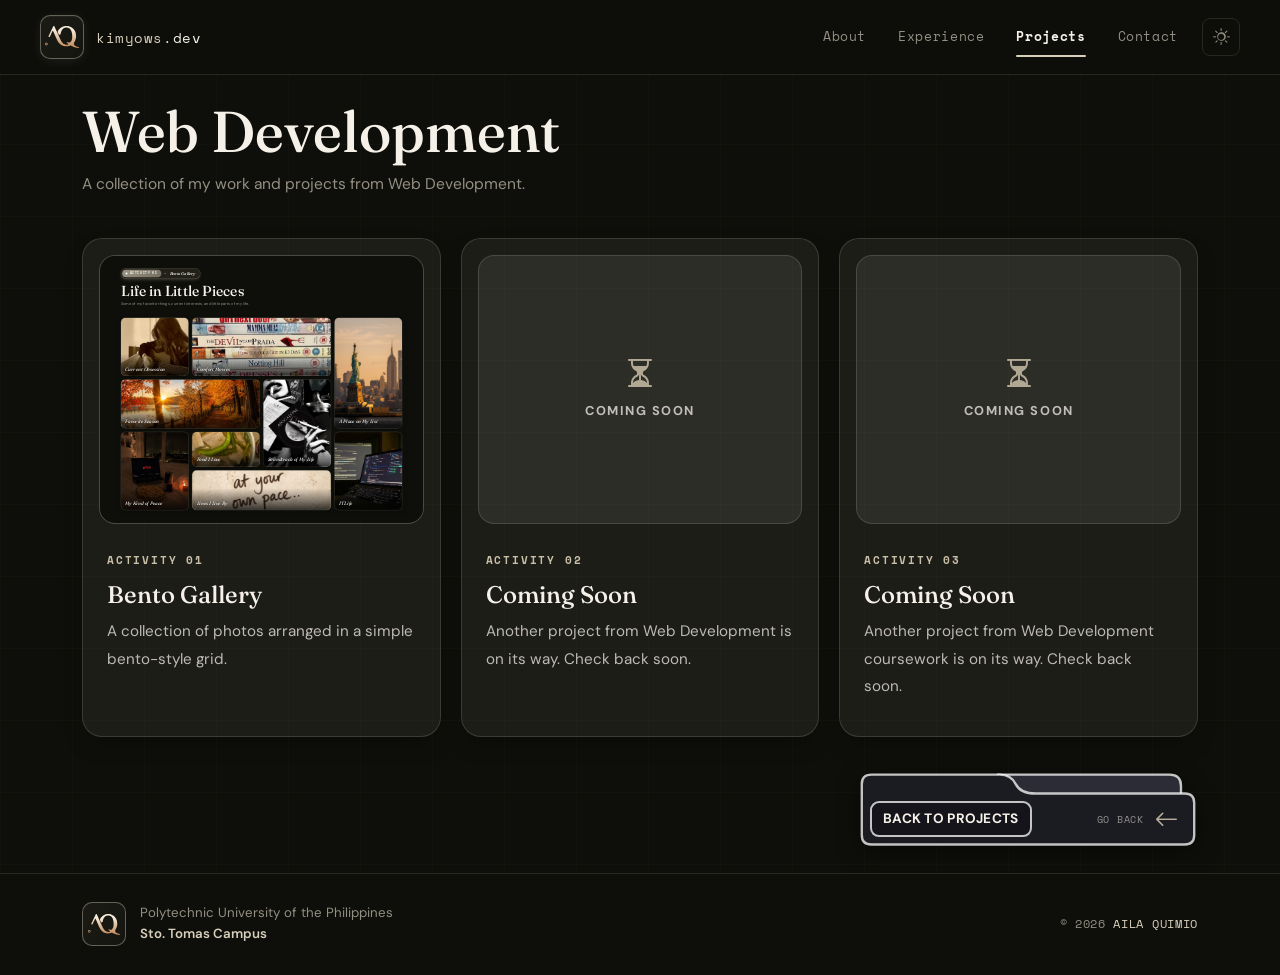
==== Act01/index.html @ c3b216c6 "adjusted padding" ====
<!DOCTYPE html>
<html lang="en">
<head>
  <meta charset="UTF-8" />
  <meta name="viewport" content="width=device-width, initial-scale=1.0" />
  <title>Web Development — Aila Quimio</title>
  <link rel="icon" href="images/favicon.ico">

  <link rel="preconnect" href="https://fonts.googleapis.com">
  <link rel="preconnect" href="https://fonts.gstatic.com" crossorigin>
  <link href="https://fonts.googleapis.com/css2?family=Space+Mono:wght@400;700&family=DM+Sans:ital,opsz,wght@0,9..40,300;0,9..40,400;0,9..40,500;0,9..40,700;1,9..40,400&family=Fraunces:ital,opsz,wght@0,9..144,400;0,9..144,500;0,9..144,700;1,9..144,400&display=swap" rel="stylesheet">
  <link href="https://cdn.jsdelivr.net/npm/bootstrap@5.3.3/dist/css/bootstrap.min.css" rel="stylesheet">
  <link href="https://cdn.jsdelivr.net/npm/bootstrap-icons@1.11.3/font/bootstrap-icons.css" rel="stylesheet">

  <link rel="stylesheet" href="style.css">

  <style>
    .p-page.hub-page {
      min-height: 0 !important;
      padding-top: 6.25rem !important;      
      padding-bottom: 1.5rem !important;
      --hub-reserve: 510px;
    }
    .hub-grid {
      display: grid;
      grid-template-columns: minmax(0, 1fr);
      max-width: 440px;
      gap: 1.25rem;
      margin: 1.25rem auto 0;
    }
    @media (min-width: 768px) {
      .hub-grid { grid-template-columns: repeat(2, minmax(0, 1fr)); max-width: none; }
      .hub-card:last-child:nth-child(odd) { grid-column: 1 / -1; justify-self: center; width: calc(50% - .625rem); }
    }
    @media (min-width: 992px) {
      .hub-grid { grid-template-columns: repeat(3, minmax(0, 1fr)); }
      .hub-card:last-child:nth-child(odd) { grid-column: auto; justify-self: stretch; width: auto; }
    }
    .hub-card {
      position: relative;
      display: grid; grid-template-columns: minmax(0, 1fr); gap: 1.25rem; align-items: center; align-content: start;
      padding: 1rem; border-radius: 1.25rem;
      background: color-mix(in srgb, var(--p-text) 6%, transparent);
      border: 1px solid color-mix(in srgb, var(--p-text) 14%, transparent);
      box-shadow: 0 10px 24px -8px rgba(0, 0, 0, .35);
      transition: transform .3s ease, border-color .3s ease, box-shadow .3s ease;
    }
    .hub-card:hover {
      transform: translateY(-4px);
      border-color: color-mix(in srgb, var(--p-accent, #8b9cff) 55%, transparent);
      box-shadow: 0 18px 34px -10px rgba(0, 0, 0, .5);
    }
    .hub-thumb {
      position: relative; overflow: hidden; border-radius: 1rem;
      border: 1px solid color-mix(in srgb, var(--p-text) 14%, transparent);
      background: color-mix(in srgb, var(--p-text) 8%, transparent);
    }
    .hub-preview {
      position: absolute; top: 0; left: 0;
      border: 0; transform-origin: 0 0; pointer-events: none;
    }
    .hub-thumb-link { position: absolute; inset: 0; z-index: 3; border-radius: 1.25rem; }
    .hub-thumb-link:focus-visible { outline: 2px solid var(--p-accent, #8b9cff); outline-offset: -2px; }

    .hub-thumb::after {
      content: ""; position: absolute; inset: 0; z-index: 1; pointer-events: none;
      background: color-mix(in srgb, #000 62%, var(--p-accent, #8b9cff));
      opacity: 0; transition: opacity .3s ease;
    }
    .hub-view {
      position: absolute; inset: 0; z-index: 2; pointer-events: none;
      display: flex; flex-direction: column; align-items: center; justify-content: center; gap: .5rem;
      color: #fff;
      font-family: 'DM Sans', sans-serif; font-weight: 700; font-size: .8rem;
      letter-spacing: .12em; text-transform: uppercase;
      opacity: 0; transform: translateY(6px);
      transition: opacity .3s ease, transform .3s ease;
    }
    .hub-view i { font-size: 2rem; line-height: 1; }
    .hub-card:hover .hub-thumb::after,
    .hub-card:has(.hub-thumb-link:focus-visible) .hub-thumb::after { opacity: .8; }
    .hub-card:hover .hub-view,
    .hub-card:has(.hub-thumb-link:focus-visible) .hub-view { opacity: 1; transform: none; }

    .hub-activity {
      display: inline-flex; align-items: center; gap: .6rem;
      margin: 0;
      font-family: 'Space Mono', monospace; font-size: .7rem; font-weight: 700;
      letter-spacing: .16em; text-transform: uppercase;
      color: var(--p-accent, #8b9cff);
    }

    .hub-card-soon:hover {
      transform: none;
      border-color: color-mix(in srgb, var(--p-text) 14%, transparent);
      box-shadow: 0 10px 24px -8px rgba(0, 0, 0, .35);
    }
    .hub-thumb-soon {
      display: flex; flex-direction: column; align-items: center; justify-content: center; gap: .6rem;
      min-height: 10rem;
      color: var(--p-text, #fff);
    }
    .hub-thumb-soon i { font-size: 2rem; line-height: 1; color: var(--p-accent, #8b9cff); opacity: .85; }
    .hub-thumb-soon span {
      font-family: 'DM Sans', sans-serif; font-weight: 700; font-size: .8rem;
      letter-spacing: .12em; text-transform: uppercase; opacity: .75;
    }

    .hub-card-body { padding: 0 .5rem; }
    .hub-card h3 {
      margin: .45rem 0 .5rem;
      font-family: 'Fraunces', serif; font-weight: 500; font-size: 1.5rem; line-height: 1.2;
      color: var(--p-text, #fff);
    }
    .hub-card p { margin: 0 0 1.25rem; font-size: .95rem; line-height: 1.8; opacity: .75; }

    .p-folder-wrap { display: flex; justify-content: flex-end; margin: 2rem 0 0; z-index: 10; }
    .p-folder {
      --f-body: #1b1b22;
      --f-tab: #2c2c36;
      --f-line: rgba(255,255,255,.75);
      --f-label-bg: #14141a;
      --f-shadow: rgba(0,0,0,.45);
      --f-accent: var(--p-accent, #8b9cff);
      position: relative;
      display: block;
      width: min(340px, 100%);
      aspect-ratio: 360 / 84;
      color: var(--p-text, #fff);
      text-decoration: none;
      transition: transform .3s ease;
    }
    :root[data-theme="light"] .p-folder {
      --f-body: #f1f1f3;
      --f-tab: #cfd0d4;
      --f-line: #15151a;
      --f-label-bg: #ffffff;
      --f-shadow: rgba(0,0,0,.18);
    }
    .p-folder:hover, .p-folder:focus-visible { transform: translateY(-4px); color: var(--p-text, #fff); }
    .p-folder:focus-visible { outline: 2px solid var(--f-accent); outline-offset: 6px; border-radius: 16px; }
    .p-folder svg {
      width: 100%; height: 100%; display: block; overflow: visible;
      filter: drop-shadow(0 6px 12px var(--f-shadow));
      transition: filter .3s ease;
    }
    .p-folder:hover svg { filter: drop-shadow(0 10px 18px var(--f-shadow)); }
    .p-folder .f-tab, .p-folder .f-body {
      stroke: var(--f-line); stroke-width: 2.5; stroke-linejoin: round;
      transition: fill .3s ease, stroke .3s ease, transform .3s ease;
    }
    .p-folder .f-tab { fill: var(--f-tab); }
    .p-folder .f-body { fill: var(--f-body); }
    .p-folder:hover .f-tab { transform: translateY(-3px); }
    .p-folder:hover .f-body, .p-folder:focus-visible .f-body { stroke: var(--f-accent); }
    .p-folder:hover .f-tab, .p-folder:focus-visible .f-tab { stroke: var(--f-accent); }

    .p-folder-icon {
      position: absolute; right: 6%; top: 63%;
      transform: translateY(-50%);
      display: flex; flex-direction: row; align-items: center; gap: .6rem;
      font-size: 1.5rem; line-height: 1; color: var(--f-accent);
      opacity: .9; pointer-events: none;
      transition: transform .3s ease;
    }
    .p-folder:hover .p-folder-icon { transform: translateY(-50%) translateX(-3px) scale(1.06); }
    .p-folder-open {
      font-family: 'Space Mono', monospace; font-size: .6rem; letter-spacing: .08em;
      text-transform: uppercase; color: var(--p-text, #fff); opacity: .6; order: -1;
    }
    .p-folder-label {
      position: absolute; left: 3.5%; top: 63%; transform: translateY(-50%);
      padding: .25rem .7rem;
      font-family: 'DM Sans', sans-serif; font-weight: 700; font-size: .85rem;
      letter-spacing: .02em; text-transform: uppercase; white-space: nowrap;
      background: var(--f-label-bg); border: 2px solid var(--f-line); border-radius: 9px;
      transition: border-color .3s ease, color .3s ease;
    }
    .p-folder:hover .p-folder-label { border-color: var(--f-accent); color: var(--f-accent); }
    @media (max-width: 399.98px) { .p-folder-open { display: none; } }

    @media (prefers-reduced-motion: reduce) {
      .hub-card, .hub-thumb::after, .hub-view, .p-folder, .p-folder * { transition: none !important; }
      .hub-card:hover { transform: none; }
    }
    .reveal-fallback .reveal { opacity: 1 !important; visibility: visible !important; transform: none !important; }
  </style>

  <script>
    if (localStorage.getItem('portfolio-theme') === 'light')
      document.documentElement.setAttribute('data-theme', 'light');
  </script>
</head>

<body>

  <!-- ═══════════════════════════════════════
       NAVIGATION BAR (same as before)
  ═══════════════════════════════════════ -->
  <nav class="p-navbar">
    <div class="p-nav-inner">
      <a href="https://kimyows.github.io/index.html" class="p-nav-logo">
        <div class="p-nav-logo-placeholder" title="Replace with logo">
          <img src="aq.svg" alt="Logo">
        </div>
        <span class="p-nav-brand">kimyows<span>.dev</span></span>
      </a>
      <div class="p-nav-links">
        <a href="https://kimyows.github.io/index.html"      class="p-nav-link" data-page="about">About</a>
        <a href="https://kimyows.github.io/experience.html" class="p-nav-link" data-page="experience">Experience</a>
        <a href="https://kimyows.github.io/projects.html"   class="p-nav-link" data-page="projects">Projects</a>
        <a href="https://kimyows.github.io/contact.html"    class="p-nav-link" data-page="contact">Contact</a>
        <button class="p-theme-toggle" id="themeToggle"><i class="bi bi-sun" id="themeIcon"></i></button>
      </div>
      <div class="p-nav-mobile-right">
        <button class="p-theme-toggle" id="themeToggleMobile"><i class="bi bi-sun" id="themeIconMobile"></i></button>
        <button class="p-hamburger" data-bs-toggle="offcanvas" data-bs-target="#mobileMenu"><i class="bi bi-list"></i></button>
      </div>
    </div>
  </nav>

  <div class="offcanvas offcanvas-end p-offcanvas" id="mobileMenu" tabindex="-1">
    <div class="offcanvas-header">
      <span class="p-nav-brand">kimyows<span style="color:var(--p-text)">.dev</span></span>
      <button type="button" class="p-hamburger" data-bs-dismiss="offcanvas"><i class="bi bi-x-lg"></i></button>
    </div>
    <div class="offcanvas-body">
      <nav class="p-mobile-nav">
        <a href="https://kimyows.github.io/index.html"      class="p-mobile-link" data-page="about"><i class="bi bi-chevron-right me-2" style="font-size:.65rem;opacity:.5;"></i>About</a>
        <a href="https://kimyows.github.io/experience.html" class="p-mobile-link" data-page="experience"><i class="bi bi-chevron-right me-2" style="font-size:.65rem;opacity:.5;"></i>Experience</a>
        <a href="https://kimyows.github.io/projects.html"   class="p-mobile-link" data-page="projects"><i class="bi bi-chevron-right me-2" style="font-size:.65rem;opacity:.5;"></i>Projects</a>
        <a href="https://kimyows.github.io/contact.html"    class="p-mobile-link" data-page="contact"><i class="bi bi-chevron-right me-2" style="font-size:.65rem;opacity:.5;"></i>Contact</a>
      </nav>
    </div>
  </div>


  <!-- ═══════════════════════════════════════
       WEB DEVELOPMENT PROJECT HUB
  ═══════════════════════════════════════ -->
  <section class="p-page p-section hub-page">
    <div class="container">

      <h2 class="p-section-title reveal">Web Development</h2>
      <p class="p-achievements-sub reveal">A collection of my work and projects from Web Development.</p>

      <div class="hub-grid reveal">

        <!-- ── Activity 01: Bento Gallery ── -->
        <article class="hub-card">
          <div class="hub-thumb">
            <iframe class="hub-preview" src="bento.html" title="Bento Box live preview" loading="eager" tabindex="-1" scrolling="no"></iframe>
            <span class="hub-view" aria-hidden="true"><i class="bi bi-eye"></i><span>View Project</span></span>
          </div>
          <div class="hub-card-body">
            <span class="hub-activity">Activity 01</span>
            <h3>Bento Gallery</h3>
            <p>A collection of photos arranged in a simple bento-style grid.</p>
          </div>
          <a class="hub-thumb-link" href="bento.html" aria-label="View Bento Box project"></a>
        </article>

        <!-- ── Activity 02: Coming Soon ── -->
        <article class="hub-card hub-card-soon">
          <div class="hub-thumb hub-thumb-soon">
            <i class="bi bi-hourglass-split"></i>
            <span>Coming Soon</span>
          </div>
          <div class="hub-card-body">
            <span class="hub-activity">Activity 02</span>
            <h3>Coming Soon</h3>
            <p>Another project from Web Development is on its way. Check back soon.</p>
          </div>
        </article>

        <!-- ── Activity 03: Coming Soon ── -->
        <article class="hub-card hub-card-soon">
          <div class="hub-thumb hub-thumb-soon">
            <i class="bi bi-hourglass-split"></i>
            <span>Coming Soon</span>
          </div>
          <div class="hub-card-body">
            <span class="hub-activity">Activity 03</span>
            <h3>Coming Soon</h3>
            <p>Another project from Web Development coursework is on its way. Check back soon.</p>
          </div>
        </article>
      </div>

      <div class="p-folder-wrap reveal">
        <a href="https://kimyows.github.io/projects.html" class="p-folder" aria-label="Back to Projects">
          <svg viewBox="0 0 360 84" xmlns="http://www.w3.org/2000/svg" aria-hidden="true">
            <path class="f-tab" d="M148 6 H330 Q342 6 342 18 V36 H172 Z"/>
            <path class="f-body" d="M14 6 H150 Q162 6 167 16 Q172 26 188 26 H346 Q356 26 356 36 V70 Q356 80 346 80 H14 Q4 80 4 70 V16 Q4 6 14 6 Z"/>
          </svg>
          <span class="p-folder-icon"><i class="bi bi-arrow-left"></i><span class="p-folder-open">Go back</span></span>
          <span class="p-folder-label">Back to Projects</span>
        </a>
      </div>
    </div>
  </section>

  <footer>
    <div class="container">
      <div class="p-footer-inner">
        <div class="p-footer-left">
          <div class="p-footer-logo-placeholder" title="Add school logo">
            <img src="aq.svg" alt="AQ Logo">
          </div>
          <div>
            <div class="p-footer-school-name">Polytechnic University of the Philippines</div>
            <div class="p-footer-campus">Sto. Tomas Campus</div>
          </div>
        </div>
        <div class="p-footer-right">&copy; 2026 <span>Aila Quimio</span></div>
      </div>
    </div>
  </footer>

  <script src="https://cdn.jsdelivr.net/npm/bootstrap@5.3.3/dist/js/bootstrap.bundle.min.js"></script>
  <script src="portfolio.js" onerror="document.documentElement.classList.add('reveal-fallback')"></script>
  <script>if (typeof setActivePage === 'function') setActivePage('projects');</script>

  <script>
    (function () {
      var W = 1280, DEFAULT_H = 1100;       
      var frames = document.querySelectorAll('.hub-preview');

      function fit(f) {
        var box = f.parentElement, h = +f.dataset.h || DEFAULT_H;
        var s = box.clientWidth / W;
        f.style.width = W + 'px';
        f.style.height = h + 'px';
        f.style.transform = 'scale(' + s + ')';
        box.style.height = Math.round(h * s) + 'px';
        document.querySelectorAll('.hub-thumb-soon').forEach(function (t) { t.style.height = box.style.height; });
      }
      function syncTheme(f) {
        try {
          var t = document.documentElement.getAttribute('data-theme');
          var r = f.contentDocument.documentElement;
          if (t) r.setAttribute('data-theme', t); else r.removeAttribute('data-theme');
        } catch (e) { }
      }

      frames.forEach(function (f) {
        fit(f);
        f.addEventListener('load', function () {
          try { 
            var b = f.contentDocument.querySelector('.bento');
            if (b) f.dataset.h = Math.ceil(b.getBoundingClientRect().bottom + f.contentWindow.scrollY + 24);
          } catch (e) {}
          fit(f); syncTheme(f);
        });
      });
      window.addEventListener('resize', function () { frames.forEach(fit); });
      new MutationObserver(function () { frames.forEach(syncTheme); })
        .observe(document.documentElement, { attributes: true, attributeFilter: ['data-theme'] });
    })();
  </script>
</body>
</html>
---- Act01/style.css ----
/* ================================================================
   PORTFOLIO CSS — Aila Quimio  (Enhanced 2026)
   Earthy Palette: Smoky Black · Olive Drab · Bone · Floral White
================================================================ */

/* ── CSS CUSTOM PROPERTIES ── */
:root {
  --p-smoky:    #11120D;
  --p-olive:    #565449;
  --p-bone:     #D8CFBC;
  --p-floral:   #FFFBF4;

  /* Dark mode (default) — refined, more elegant */
  --p-bg:       #0E0F0A;
  --p-bg2:      #141510;
  --p-bg3:      #1c1b16;
  --p-border:   rgba(216, 207, 188, .13);
  --p-border-h: rgba(216, 207, 188, .40);
  --p-text:     #F5F0E8;
  --p-muted:    #938f83;
  --p-card:     rgba(28, 27, 22, .90);
  --p-nav:      rgba(14, 15, 10, .90);
  --p-glow:     rgba(216, 207, 188, .26);
  --p-glow2:    rgba(216, 207, 188, .09);
  --p-accent:   #C9BFA8;

  --p-mono:  'Space Mono', monospace;
  --p-sans:  'DM Sans', sans-serif;
  --p-serif: 'Fraunces', Georgia, serif;
  --p-trans: all .3s cubic-bezier(.4, 0, .2, 1);
}

/* Light mode — warm, balanced, clean contrast */
[data-theme="light"] {
  --p-bg:       #F7F3EC;
  --p-bg2:      #EDE7D9;
  --p-bg3:      #E3DBC8;
  --p-border:   rgba(60, 56, 46, .16);
  --p-border-h: rgba(60, 56, 46, .42);
  --p-text:     #1A190F;
  --p-muted:    #5A5649;
  --p-card:     rgba(255, 252, 246, .96);
  --p-nav:      rgba(247, 243, 236, .94);
  --p-glow:     rgba(86, 84, 73, .18);
  --p-glow2:    rgba(86, 84, 73, .07);
  --p-accent:   #6B6354;
  --p-bone:     #5A5649;
}

/* ── BASE ── */
html { scroll-behavior: smooth; }

body {
  background: var(--p-bg);
  color: var(--p-text);
  font-family: var(--p-sans);
  font-size: 17px;
  line-height: 1.75;
  overflow-x: hidden;
  transition: background .4s ease, color .4s ease;
  min-height: 100vh;
}

/* Subtle grid texture */
body::before {
  content: '';
  position: fixed;
  inset: 0;
  background-image:
    linear-gradient(rgba(216, 207, 188, .022) 1px, transparent 1px),
    linear-gradient(90deg, rgba(216, 207, 188, .022) 1px, transparent 1px);
  background-size: 72px 72px;
  pointer-events: none;
  z-index: 0;
}

[data-theme="light"] body::before {
  background-image:
    linear-gradient(rgba(60, 56, 46, .045) 1px, transparent 1px),
    linear-gradient(90deg, rgba(60, 56, 46, .045) 1px, transparent 1px);
}

/* ── SCROLLBAR ── */
::-webkit-scrollbar { width: 4px; }
::-webkit-scrollbar-track { background: var(--p-bg); }
::-webkit-scrollbar-thumb { background: var(--p-olive); border-radius: 2px; }
::-webkit-scrollbar-thumb:hover { background: var(--p-bone); }

/* ── NAVBAR ── */
.p-navbar {
  position: fixed;
  top: 0; left: 0; right: 0;
  z-index: 1000;
  background: var(--p-nav);
  backdrop-filter: blur(24px);
  -webkit-backdrop-filter: blur(24px);
  border-bottom: 1px solid var(--p-border);
  transition: background .35s ease;
}

.p-nav-inner {
  max-width: 1360px;
  margin: 0 auto;
  padding: .95rem 2.5rem;
  display: flex;
  align-items: center;
  justify-content: space-between;
}

.p-nav-logo {
  display: flex;
  align-items: center;
  gap: .75rem;
  text-decoration: none;
  flex-shrink: 0;
}

/* Logo placeholder — premium treatment */
.p-nav-logo-placeholder {
  width: 44px;
  height: 44px;
  border-radius: 10px;
  background: linear-gradient(135deg, var(--p-bg3) 0%, var(--p-bg2) 100%);
  border: 1.5px solid var(--p-border-h);
  box-shadow: 0 2px 12px var(--p-glow2), inset 0 1px 0 rgba(255,255,255,.04);
  display: flex;
  align-items: center;
  justify-content: center;
  font-family: var(--p-serif);
  font-size: 1.15rem;
  color: var(--p-bone);
  flex-shrink: 0;
  overflow: hidden;
  transition: border-color .25s, box-shadow .25s;
}

.p-nav-logo:hover .p-nav-logo-placeholder {
  border-color: var(--p-bone);
  box-shadow: 0 4px 20px var(--p-glow);
}

[data-theme="light"] .p-nav-logo-placeholder {
  background: linear-gradient(135deg, #fff 0%, var(--p-bg2) 100%);
  border-color: rgba(60, 56, 46, .30);
  box-shadow: 0 2px 8px rgba(60,56,46,.12);
  color: #3C382E;
}

.p-nav-logo-placeholder img {
  width: 100%;
  height: 100%;
  object-fit: contain;
  padding: 4px;
}

[data-theme="light"] .p-nav-logo-placeholder img {
  filter: invert(1) sepia(.3) saturate(.8) hue-rotate(10deg) brightness(.4);
}

.p-nav-brand {
  font-family: var(--p-mono);
  font-size: .9rem;
  color: var(--p-bone);
  letter-spacing: .04em;
  white-space: nowrap;
}

[data-theme="light"] .p-nav-brand { color: #3C382E; }
.p-nav-brand span { color: var(--p-text); }

.p-nav-links {
  display: flex;
  align-items: center;
  gap: .2rem;
}

.p-nav-link {
  font-family: var(--p-mono);
  font-size: .8rem;
  letter-spacing: .05em;
  color: var(--p-muted);
  text-decoration: none;
  padding: .45rem .9rem;
  border-radius: 6px;
  transition: color .2s;
  position: relative;
  white-space: nowrap;
}

.p-nav-link:hover { color: var(--p-text); }
.p-nav-link.active { color: var(--p-text); font-weight: 700; }

.p-nav-link.active::after {
  content: '';
  position: absolute;
  bottom: -1px;
  left: .9rem;
  right: .9rem;
  height: 2px;
  background: var(--p-bone);
  border-radius: 1px;
}

[data-theme="light"] .p-nav-link.active::after { background: #3C382E; }

.p-nav-mobile-right {
  display: none;
  align-items: center;
  gap: .5rem;
}

.p-hamburger {
  background: none;
  border: 1.5px solid var(--p-border);
  color: var(--p-text);
  width: 40px;
  height: 40px;
  border-radius: 8px;
  display: flex;
  align-items: center;
  justify-content: center;
  font-size: 1.2rem;
  cursor: pointer;
  transition: border-color .2s, color .2s;
}

.p-hamburger:hover { border-color: var(--p-bone); color: var(--p-bone); }

.p-offcanvas {
  background: var(--p-bg2) !important;
  border-left: 1px solid var(--p-border) !important;
  width: 290px !important;
}

.p-offcanvas .offcanvas-header {
  border-bottom: 1px solid var(--p-border);
  padding: 1.25rem 1.75rem;
}

.p-mobile-nav {
  display: flex;
  flex-direction: column;
  gap: .25rem;
  padding-top: .75rem;
}

.p-mobile-link {
  display: flex;
  align-items: center;
  padding: .8rem 1rem;
  font-family: var(--p-mono);
  font-size: .82rem;
  letter-spacing: .05em;
  color: var(--p-muted);
  text-decoration: none;
  border-radius: 8px;
  transition: color .2s, background .2s;
}

.p-mobile-link:hover,
.p-mobile-link.active {
  color: var(--p-text);
  background: rgba(216, 207, 188, .07);
}

[data-theme="light"] .p-mobile-link:hover,
[data-theme="light"] .p-mobile-link.active {
  color: var(--p-text);
  background: rgba(60, 56, 46, .07);
}

.p-theme-toggle {
  background: none;
  border: 1.5px solid var(--p-border);
  color: var(--p-muted);
  width: 38px;
  height: 38px;
  border-radius: 8px;
  display: flex;
  align-items: center;
  justify-content: center;
  cursor: pointer;
  font-size: 1.05rem;
  transition: border-color .2s, color .2s;
  margin-left: .4rem;
  flex-shrink: 0;
}

.p-theme-toggle:hover { border-color: var(--p-bone); color: var(--p-text); }

/* ── PAGE WRAPPER ── */
.p-page {
  position: relative;
  z-index: 1;
}

/* ── SECTIONS ── */
.p-section { padding: 7rem 0; }
.p-section-hero {
  padding: 9rem 0 6rem;
  min-height: 100vh;
  display: flex;
  align-items: center;
}
.p-section-alt { background: var(--p-bg2); }

.p-section-tag {
  font-family: var(--p-mono);
  font-size: .72rem;
  letter-spacing: .22em;
  color: var(--p-bone);
  text-transform: uppercase;
  margin-bottom: .6rem;
  display: block;
}

[data-theme="light"] .p-section-tag { color: var(--p-accent); }

.p-section-title {
  font-family: var(--p-serif);
  font-size: clamp(2.4rem, 4.5vw, 3.6rem);
  font-weight: 500;
  margin-bottom: .5rem;
  color: var(--p-text);
  line-height: 1.1;
}

/* ── HERO ── */
.p-hero-greeting {
  font-family: var(--p-sans);
  font-size: 1.05rem;
  color: var(--p-muted);
  margin-bottom: .6rem;
  font-weight: 300;
  letter-spacing: .01em;
}

.p-hero-greeting em {
  font-style: normal;
  color: var(--p-bone);
  font-weight: 500;
}

[data-theme="light"] .p-hero-greeting em { color: var(--p-accent); }

.p-hero-label {
  font-family: var(--p-mono);
  font-size: .75rem;
  letter-spacing: .22em;
  color: var(--p-bone);
  text-transform: uppercase;
  margin-bottom: 1.25rem;
  opacity: .9;
  display: flex;
  align-items: center;
  gap: .5rem;
}

.p-hero-label::before {
  content: '';
  display: inline-block;
  width: 28px;
  height: 1.5px;
  background: var(--p-bone);
  opacity: .7;
}

[data-theme="light"] .p-hero-label { color: var(--p-accent); }
[data-theme="light"] .p-hero-label::before { background: var(--p-accent); }

.p-hero-label span { color: var(--p-muted); }

.p-hero-name {
  font-family: var(--p-serif);
  font-size: clamp(3.2rem, 6vw, 5.2rem);
  font-weight: 500;
  line-height: 1.05;
  margin-bottom: .65rem;
  background: linear-gradient(135deg, var(--p-floral) 20%, var(--p-bone) 80%);
  -webkit-background-clip: text;
  -webkit-text-fill-color: transparent;
  background-clip: text;
}

[data-theme="light"] .p-hero-name {
  background: linear-gradient(135deg, #1A190F 20%, #4A4438 80%);
  -webkit-background-clip: text;
  background-clip: text;
}

.p-hero-role {
  font-family: var(--p-mono);
  font-size: .88rem;
  color: var(--p-bone);
  letter-spacing: .1em;
  margin-bottom: 1.5rem;
  display: flex;
  align-items: center;
  gap: .6rem;
  flex-wrap: wrap;
}

[data-theme="light"] .p-hero-role { color: var(--p-accent); }

.p-hero-role::before {
  content: '';
  display: inline-block;
  width: 8px;
  height: 8px;
  border-radius: 50%;
  background: var(--p-bone);
  animation: pulseGreen 2.5s ease-in-out infinite;
}

[data-theme="light"] .p-hero-role::before { background: var(--p-accent); }

@keyframes pulseGreen {
  0%, 100% { opacity: 1; transform: scale(1); }
  50% { opacity: .5; transform: scale(.7); }
}

.p-hero-desc {
  color: var(--p-muted);
  font-size: 1.05rem;
  line-height: 1.85;
  margin-bottom: 2.5rem;
  max-width: 520px;
}

/* Avatar */
.p-avatar-wrapper {
  display: flex;
  justify-content: center;
  align-items: center;
  padding: 2rem;
}

.p-avatar-ring {
  width: 340px;
  height: 340px;
  border-radius: 50%;
  border: 2px solid var(--p-bone);
  box-shadow: 0 0 60px var(--p-glow), 0 0 120px var(--p-glow2);
  position: relative;
  overflow: hidden;
  background: var(--p-bg3);
  display: flex;
  align-items: center;
  justify-content: center;
  animation: ringFloat 6s ease-in-out infinite;
  flex-shrink: 0;
}

[data-theme="light"] .p-avatar-ring {
  border-color: rgba(60,56,46,.40);
  box-shadow: 0 0 40px rgba(60,56,46,.14), 0 4px 50px rgba(0,0,0,.1);
}

.p-avatar-ring::after {
  content: '';
  position: absolute;
  inset: -16px;
  border-radius: 50%;
  border: 1px solid rgba(216, 207, 188, .18);
  animation: ringPulse 3.5s ease-in-out infinite;
  pointer-events: none;
}

[data-theme="light"] .p-avatar-ring::after {
  border-color: rgba(60,56,46,.15);
}

.p-avatar-ring img {
  width: 100%;
  height: 100%;
  object-fit: cover;
  border-radius: 50%;
}

.p-avatar-initials {
  font-family: var(--p-serif);
  font-size: 5.5rem;
  color: var(--p-bone);
  font-weight: 500;
  line-height: 1;
}

@keyframes ringFloat {
  0%, 100% { transform: translateY(0); }
  50%       { transform: translateY(-16px); }
}

@keyframes ringPulse {
  0%, 100% { transform: scale(1); opacity: .5; }
  50%       { transform: scale(1.08); opacity: 1; }
}

/* Buttons */
.p-btn-primary {
  background: var(--p-bone);
  color: var(--p-smoky) !important;
  border: none;
  padding: .88rem 2rem;
  font-family: var(--p-mono);
  font-size: .82rem;
  font-weight: 700;
  letter-spacing: .07em;
  border-radius: 7px;
  text-decoration: none;
  transition: box-shadow .25s, transform .2s, background .25s;
  display: inline-flex;
  align-items: center;
  gap: .4rem;
  cursor: pointer;
}

[data-theme="light"] .p-btn-primary {
  background: #3C382E;
  color: #F7F3EC !important;
}

.p-btn-primary:hover {
  background: var(--p-floral);
  box-shadow: 0 0 30px var(--p-glow);
  transform: translateY(-2px);
}

[data-theme="light"] .p-btn-primary:hover {
  background: #1A190F;
  box-shadow: 0 4px 20px rgba(60,56,46,.25);
}

.p-btn-outline {
  background: transparent;
  color: var(--p-text) !important;
  border: 1.5px solid var(--p-border);
  padding: .88rem 2rem;
  font-family: var(--p-mono);
  font-size: .82rem;
  letter-spacing: .07em;
  border-radius: 7px;
  text-decoration: none;
  transition: border-color .25s, color .25s, transform .2s;
  display: inline-flex;
  align-items: center;
  gap: .4rem;
  cursor: pointer;
}

.p-btn-outline:hover {
  border-color: var(--p-bone);
  color: var(--p-bone) !important;
  transform: translateY(-2px);
}

[data-theme="light"] .p-btn-outline {
  border-color: rgba(60,56,46,.28);
}

[data-theme="light"] .p-btn-outline:hover {
  border-color: #3C382E;
  color: #1A190F !important;
}

/* ── EDUCATION ── */
.p-edu-card {
  background: var(--p-card);
  border: 1px solid var(--p-border);
  border-radius: 14px;
  padding: 2rem 2.1rem;
  position: relative;
  overflow: hidden;
  transition: border-color .3s, transform .3s, box-shadow .3s;
  height: 100%;
}

.p-edu-card::before {
  content: '';
  position: absolute;
  top: 0; left: 0;
  width: 3px; height: 100%;
  background: linear-gradient(180deg, var(--p-bone) 0%, transparent 100%);
}

[data-theme="light"] .p-edu-card {
  background: rgba(255, 252, 246, .98);
  box-shadow: 0 2px 12px rgba(60,56,46,.07);
}

.p-edu-card:hover {
  border-color: var(--p-border-h);
  transform: translateY(-4px);
  box-shadow: 0 12px 40px rgba(0,0,0,.3);
}

[data-theme="light"] .p-edu-card:hover {
  box-shadow: 0 8px 30px rgba(60,56,46,.15);
}

.p-edu-badge {
  font-family: var(--p-mono);
  font-size: .65rem;
  letter-spacing: .14em;
  color: var(--p-bone);
  background: rgba(216, 207, 188, .1);
  border: 1px solid rgba(216, 207, 188, .22);
  padding: .22rem .65rem;
  border-radius: 4px;
  display: inline-block;
  margin-bottom: .85rem;
  text-transform: uppercase;
}

[data-theme="light"] .p-edu-badge {
  color: var(--p-accent);
  background: rgba(60,56,46,.08);
  border-color: rgba(60,56,46,.2);
}

.p-edu-school {
  font-weight: 700;
  font-size: 1.05rem;
  margin-bottom: .3rem;
  color: var(--p-text);
  line-height: 1.35;
}

.p-edu-program {
  color: var(--p-bone);
  font-size: .92rem;
  margin-bottom: .5rem;
  opacity: .95;
}

[data-theme="light"] .p-edu-program { color: var(--p-accent); opacity: 1; }

.p-edu-years {
  font-family: var(--p-mono);
  font-size: .76rem;
  color: var(--p-muted);
}

/* ── ACHIEVEMENTS TIMELINE ── */
.p-achievements-header {
  text-align: center;
  margin-bottom: 5.5rem;
}

.p-achievements-header h2 {
  font-family: var(--p-serif);
  font-size: clamp(2.8rem, 5.5vw, 4.4rem);
  font-weight: 500;
  color: var(--p-text);
  margin-bottom: .4rem;
  line-height: 1.1;
}

.p-achievements-tagline {
  font-family: var(--p-mono);
  font-size: .85rem;
  color: var(--p-bone);
  letter-spacing: .08em;
  display: block;
  margin-bottom: .65rem;
}

[data-theme="light"] .p-achievements-tagline { color: var(--p-accent); }

.p-achievements-sub {
  color: var(--p-muted);
  font-size: .97rem;
  margin-bottom: 2.5rem;
}

.p-timeline {
  position: relative;
  padding: 1rem 0;
}

.p-timeline::before {
  content: '';
  position: absolute;
  left: 50%;
  top: 0; bottom: 0;
  border-left: 2px dashed var(--p-border);
  transform: translateX(-50%);
}

.p-timeline-item {
  position: relative;
  margin-bottom: 5.5rem;
}

.p-timeline-item:last-child { margin-bottom: 0; }

.p-timeline-center {
  display: flex;
  flex-direction: column;
  align-items: center;
  justify-content: center;
  height: 100%;
}

.p-timeline-dot {
  width: 16px;
  height: 16px;
  border-radius: 50%;
  background: var(--p-bone);
  border: 2px solid var(--p-bg2);
  box-shadow: 0 0 18px var(--p-glow);
  flex-shrink: 0;
}

[data-theme="light"] .p-timeline-dot {
  background: var(--p-accent);
  border-color: var(--p-bg2);
  box-shadow: 0 0 12px rgba(60,56,46,.25);
}

.p-achievement-img-wrap {
  border-radius: 18px;
  overflow: hidden;
  background: var(--p-bg3);
  aspect-ratio: 4/3;
  position: relative;
  border: 1px solid var(--p-border);
}

.p-achievement-img-wrap img {
  position: absolute;
  inset: 0;
  width: 100%;
  height: 100%;
  object-fit: cover;
  display: block;
  z-index: 1;
}

.p-achievement-placeholder {
  position: absolute;
  inset: 0;
  display: flex;
  flex-direction: column;
  align-items: center;
  justify-content: center;
  gap: .75rem;
  background: linear-gradient(135deg, var(--p-bg3) 0%, var(--p-bg2) 100%);
  color: var(--p-muted);
  font-family: var(--p-mono);
  font-size: .73rem;
  letter-spacing: .1em;
  text-transform: uppercase;
  z-index: 0;
}

/* Hide placeholder when a real image is present */
.p-achievement-img-wrap img + .p-achievement-placeholder { display: none; }

.p-achievement-placeholder i { font-size: 2.5rem; opacity: .28; }

.p-achievement-text { padding: 1.5rem 0; }
.p-achievement-text.reversed { text-align: right; }

.p-achievement-badge {
  display: inline-flex;
  align-items: center;
  gap: .35rem;
  font-family: var(--p-mono);
  font-size: .66rem;
  letter-spacing: .1em;
  color: var(--p-bone);
  background: rgba(216, 207, 188, .1);
  border: 1px solid rgba(216, 207, 188, .2);
  border-radius: 20px;
  padding: .24rem .75rem;
  margin-bottom: 1.1rem;
}

[data-theme="light"] .p-achievement-badge {
  color: var(--p-accent);
  background: rgba(60,56,46,.08);
  border-color: rgba(60,56,46,.2);
}

.p-achievement-title {
  font-family: var(--p-serif);
  font-size: clamp(1.4rem, 2.5vw, 2rem);
  font-weight: 500;
  line-height: 1.25;
  color: var(--p-text);
  margin-bottom: .85rem;
}

.p-achievement-desc {
  color: var(--p-muted);
  font-size: .94rem;
  line-height: 1.85;
  margin-bottom: 1.35rem;
}

.p-achievement-tags {
  display: flex;
  flex-wrap: wrap;
  gap: .45rem;
}

.p-achievement-text.reversed .p-achievement-tags { justify-content: flex-end; }

.p-achievement-tag {
  display: inline-flex;
  align-items: center;
  gap: .32rem;
  font-family: var(--p-mono);
  font-size: .65rem;
  letter-spacing: .08em;
  color: var(--p-muted);
  background: rgba(216, 207, 188, .06);
  border: 1px solid var(--p-border);
  border-radius: 20px;
  padding: .25rem .68rem;
}

[data-theme="light"] .p-achievement-tag {
  background: rgba(60,56,46,.06);
  border-color: rgba(60,56,46,.15);
}

/* ── PROJECTS ── */
.p-proj-card {
  background: var(--p-card);
  border: 1px solid var(--p-border);
  border-radius: 18px;
  overflow: hidden;
  height: 100%;
  transition: border-color .3s, transform .35s, box-shadow .35s;
  display: flex;
  flex-direction: column;
}

[data-theme="light"] .p-proj-card {
  background: rgba(255,252,246,.98);
  box-shadow: 0 2px 12px rgba(60,56,46,.07);
}

.p-proj-card:hover {
  border-color: var(--p-border-h);
  transform: translateY(-6px);
  box-shadow: 0 20px 60px rgba(0, 0, 0, .45);
}

[data-theme="light"] .p-proj-card:hover {
  box-shadow: 0 12px 40px rgba(60,56,46,.18);
}

.p-proj-img {
  aspect-ratio: 16/9;
  background: var(--p-bg3);
  overflow: hidden;
  position: relative;
}

.p-proj-img img {
  width: 100%;
  height: 100%;
  object-fit: cover;
  transition: transform .4s ease;
}

.p-proj-card:hover .p-proj-img img { transform: scale(1.05); }

.p-proj-img-placeholder {
  width: 100%;
  height: 100%;
  display: flex;
  flex-direction: column;
  align-items: center;
  justify-content: center;
  gap: .6rem;
  background: linear-gradient(135deg, var(--p-bg3) 0%, var(--p-bg2) 100%);
  color: var(--p-muted);
  font-family: var(--p-mono);
  font-size: .73rem;
  letter-spacing: .1em;
  text-transform: uppercase;
  min-height: 200px;
}

.p-proj-img-placeholder i { font-size: 2.2rem; opacity: .32; }

.p-proj-body {
  padding: 1.7rem 1.9rem;
  flex: 1;
  display: flex;
  flex-direction: column;
}

.p-proj-num {
  font-family: var(--p-mono);
  font-size: .68rem;
  color: var(--p-bone);
  letter-spacing: .16em;
  margin-bottom: .75rem;
  text-transform: uppercase;
}

[data-theme="light"] .p-proj-num { color: var(--p-accent); }

.p-proj-title {
  font-family: var(--p-serif);
  font-size: 1.55rem;
  font-weight: 500;
  margin-bottom: .7rem;
  color: var(--p-text);
  line-height: 1.25;
}

.p-proj-desc {
  color: var(--p-muted);
  font-size: .94rem;
  line-height: 1.8;
  margin-bottom: 1.2rem;
  flex: 1;
}

.p-proj-tech {
  display: flex;
  flex-wrap: wrap;
  gap: .4rem;
  margin-bottom: 1.1rem;
}

.p-tech-pill {
  font-family: var(--p-mono);
  font-size: .67rem;
  letter-spacing: .04em;
  padding: .22rem .62rem;
  border-radius: 5px;
  background: rgba(216, 207, 188, .09);
  border: 1px solid rgba(216, 207, 188, .18);
  color: var(--p-bone);
}

[data-theme="light"] .p-tech-pill {
  background: rgba(60,56,46,.08);
  border-color: rgba(60,56,46,.18);
  color: var(--p-accent);
}

.p-proj-links {
  display: flex;
  gap: .75rem;
  align-items: center;
  margin-top: auto;
  padding-top: .65rem;
  border-top: 1px solid var(--p-border);
}

.p-proj-link {
  font-family: var(--p-mono);
  font-size: .73rem;
  letter-spacing: .05em;
  color: var(--p-muted);
  text-decoration: none;
  display: inline-flex;
  align-items: center;
  gap: .3rem;
  transition: color .2s;
}

.p-proj-link:hover { color: var(--p-text); }

/* ── SKILLS ── */
.p-skills-left {
  display: flex;
  flex-direction: column;
  justify-content: center;
  height: 100%;
  padding-right: 2rem;
}

.p-skills-left h2 {
  font-family: var(--p-serif);
  font-size: clamp(2.6rem, 4vw, 3.8rem);
  font-weight: 500;
  line-height: 1.15;
  margin-bottom: 1rem;
  color: var(--p-text);
}

.p-skills-left p {
  color: var(--p-muted);
  font-size: .97rem;
  line-height: 1.85;
}

.p-skill-card {
  background: var(--p-card);
  border: 1px solid var(--p-border);
  border-radius: 16px;
  padding: 1.55rem 1.65rem;
  transition: border-color .3s, transform .3s, box-shadow .3s;
  height: 100%;
}

[data-theme="light"] .p-skill-card {
  background: rgba(255,252,246,.98);
  box-shadow: 0 2px 10px rgba(60,56,46,.06);
}

.p-skill-card:hover {
  border-color: var(--p-border-h);
  transform: translateY(-3px);
  box-shadow: 0 10px 36px rgba(0,0,0,.25);
}

[data-theme="light"] .p-skill-card:hover {
  box-shadow: 0 6px 24px rgba(60,56,46,.14);
}

.p-skill-cat-header {
  display: flex;
  align-items: center;
  gap: .5rem;
  font-family: var(--p-mono);
  font-size: .65rem;
  letter-spacing: .14em;
  color: var(--p-bone);
  text-transform: uppercase;
  margin-bottom: 1.1rem;
  padding-bottom: .75rem;
  border-bottom: 1px solid var(--p-border);
}

[data-theme="light"] .p-skill-cat-header { color: var(--p-accent); }

.p-skill-cat-header i { font-size: 1rem; }

.p-skill-pills {
  display: flex;
  flex-wrap: wrap;
  gap: .45rem;
}

.p-skill-pill {
  display: inline-flex;
  align-items: center;
  gap: .4rem;
  padding: .32rem .8rem;
  border-radius: 20px;
  background: rgba(216, 207, 188, .06);
  border: 1px solid rgba(216, 207, 188, .14);
  color: var(--p-text);
  font-size: .87rem;
  font-family: var(--p-sans);
  transition: border-color .2s, background .2s;
  white-space: nowrap;
}

.p-skill-pill:hover {
  border-color: rgba(216, 207, 188, .35);
  background: rgba(216, 207, 188, .11);
}

.p-skill-pill i { font-size: 1.1rem; line-height: 1; }

[data-theme="light"] .p-skill-pill {
  background: rgba(60,56,46,.06);
  border-color: rgba(60,56,46,.15);
  color: var(--p-text);
}

[data-theme="light"] .p-skill-pill:hover {
  border-color: rgba(60,56,46,.35);
  background: rgba(60,56,46,.1);
}

/* ── CONTACT ── */
.p-contact-intro {
  color: var(--p-muted);
  font-size: 1rem;
  line-height: 1.85;
  max-width: 520px;
  margin-bottom: 3.5rem;
}

.p-contact-card {
  background: var(--p-card);
  border: 1px solid var(--p-border);
  border-radius: 14px;
  padding: 1.55rem 1.75rem;
  display: flex;
  align-items: center;
  gap: 1.1rem;
  text-decoration: none;
  color: var(--p-text);
  transition: border-color .3s, transform .3s, box-shadow .3s;
  height: 100%;
}

[data-theme="light"] .p-contact-card {
  background: rgba(255,252,246,.98);
  box-shadow: 0 2px 10px rgba(60,56,46,.06);
}

.p-contact-card:hover {
  border-color: var(--p-border-h);
  transform: translateY(-4px);
  box-shadow: 0 12px 36px rgba(0, 0, 0, .35);
  color: var(--p-text);
}

[data-theme="light"] .p-contact-card:hover {
  box-shadow: 0 8px 28px rgba(60,56,46,.14);
}

.p-contact-card-static {
  background: var(--p-card);
  border: 1px solid var(--p-border);
  border-radius: 14px;
  padding: 1.55rem 1.75rem;
  display: flex;
  align-items: center;
  gap: 1.1rem;
  height: 100%;
}

[data-theme="light"] .p-contact-card-static {
  background: rgba(255,252,246,.98);
  box-shadow: 0 2px 10px rgba(60,56,46,.06);
}

.p-contact-icon {
  width: 48px;
  height: 48px;
  border-radius: 12px;
  background: rgba(216, 207, 188, .1);
  border: 1px solid rgba(216, 207, 188, .18);
  display: flex;
  align-items: center;
  justify-content: center;
  font-size: 1.2rem;
  color: var(--p-bone);
  flex-shrink: 0;
  transition: background .2s, border-color .2s;
}

[data-theme="light"] .p-contact-icon {
  background: rgba(60,56,46,.08);
  border-color: rgba(60,56,46,.2);
  color: var(--p-accent);
}

.p-contact-card:hover .p-contact-icon {
  background: rgba(216, 207, 188, .16);
  border-color: rgba(216, 207, 188, .35);
}

[data-theme="light"] .p-contact-card:hover .p-contact-icon {
  background: rgba(60,56,46,.14);
  border-color: rgba(60,56,46,.35);
}

.p-contact-label {
  font-family: var(--p-mono);
  font-size: .65rem;
  letter-spacing: .12em;
  color: var(--p-muted);
  text-transform: uppercase;
  margin-bottom: .15rem;
}

.p-contact-value {
  font-size: .92rem;
  font-weight: 500;
  color: var(--p-text);
  word-break: break-word;
}

/* ── FOOTER ── */
footer {
  background: var(--p-bg);
  border-top: 1px solid var(--p-border);
  padding: 1.8rem 0;
  position: relative;
  z-index: 1;
  transition: background .4s ease;
}

.p-footer-inner {
  display: flex;
  align-items: center;
  justify-content: space-between;
  flex-wrap: wrap;
  gap: 1rem;
}

.p-footer-left {
  display: flex;
  align-items: center;
  gap: .9rem;
}

.p-footer-logo-placeholder {
  width: 44px;
  height: 44px;
  border-radius: 10px;
  background: linear-gradient(135deg, var(--p-bg3) 0%, var(--p-bg2) 100%);
  border: 1.5px solid var(--p-border-h);
  display: flex;
  align-items: center;
  justify-content: center;
  font-family: var(--p-serif);
  font-size: 1.1rem;
  color: var(--p-bone);
  flex-shrink: 0;
  overflow: hidden;
}

[data-theme="light"] .p-footer-logo-placeholder {
  background: linear-gradient(135deg, #fff 0%, var(--p-bg2) 100%);
  border-color: rgba(60,56,46,.30);
  color: #3C382E;
  box-shadow: 0 2px 8px rgba(60,56,46,.1);
}

.p-footer-logo-placeholder img {
  width: 100%;
  height: 100%;
  object-fit: contain;
  padding: 5px;
}

[data-theme="light"] .p-footer-logo-placeholder img {
  filter: invert(1) sepia(.3) saturate(.8) hue-rotate(10deg) brightness(.4);
}

.p-footer-school-name {
  font-size: .83rem;
  color: var(--p-muted);
  line-height: 1.35;
}

.p-footer-campus {
  font-size: .83rem;
  font-weight: 600;
  color: var(--p-bone);
}

[data-theme="light"] .p-footer-campus { color: var(--p-accent); }

.p-footer-right {
  font-family: var(--p-mono);
  font-size: .72rem;
  letter-spacing: .06em;
  color: var(--p-muted);
  text-transform: uppercase;
}

.p-footer-right span { color: var(--p-bone); }
[data-theme="light"] .p-footer-right span { color: var(--p-accent); }

/* ── REVEAL ANIMATION ── */
.reveal {
  opacity: 0;
  transform: translateY(28px);
  transition: opacity .7s ease, transform .7s ease;
}

.reveal.visible {
  opacity: 1;
  transform: none;
}

/* ── RESPONSIVE ── */
@media (max-width: 992px) {
  .p-skills-left { padding-right: 0; margin-bottom: 3rem; }
}

@media (max-width: 768px) {
  .p-nav-links { display: none; }
  .p-nav-mobile-right { display: flex; }
  .p-nav-inner { padding: .8rem 1.4rem; }
  .p-section { padding: 5rem 0; }
  .p-section-hero { padding: 7.5rem 0 4.5rem; min-height: unset; }
  .p-avatar-ring { width: 240px; height: 240px; margin-bottom: 2rem; }
  .p-timeline::before { display: none; }
  .p-timeline-center { display: none !important; }
  .p-timeline-item { margin-bottom: 3.5rem; }
  .p-achievement-text.reversed { text-align: left; }
  .p-achievement-text.reversed .p-achievement-tags { justify-content: flex-start; }
  .p-footer-inner { flex-direction: column; align-items: flex-start; }
  .p-hero-desc { font-size: .97rem; }
}

@media (max-width: 576px) {
  .p-hero-name { font-size: 2.8rem; }
  .p-nav-inner { padding: .75rem 1.1rem; }
  .p-avatar-wrapper { padding: 1rem; }
}
/* ── INTEGRATED SKILLS (About page) ── */

/* Intro paragraph beside the section title */
.p-skills-intro {
  color: var(--p-muted);
  font-size: .97rem;
  line-height: 1.85;
  padding-left: 2.5rem;
  border-left: 2px solid var(--p-border);
  margin-bottom: 0;
  align-self: flex-end;
}

@media (max-width: 991px) {
  .p-skills-intro {
    padding-left: 0;
    border-left: none;
    border-top: 1px solid var(--p-border);
    padding-top: 1.25rem;
    margin-top: .25rem;
  }
}

/* v2 card: list layout instead of pill wrap */
.p-skill-card-v2 {
  background: var(--p-card);
  border: 1px solid var(--p-border);
  border-radius: 16px;
  padding: 1.6rem 1.75rem;
  height: 100%;
  transition: border-color .3s, transform .3s, box-shadow .3s;
}

[data-theme="light"] .p-skill-card-v2 {
  background: rgba(255,252,246,.98);
  box-shadow: 0 2px 10px rgba(60,56,46,.06);
}

.p-skill-card-v2:hover {
  border-color: var(--p-border-h);
  transform: translateY(-3px);
  box-shadow: 0 12px 40px rgba(0,0,0,.28);
}

[data-theme="light"] .p-skill-card-v2:hover {
  box-shadow: 0 6px 24px rgba(60,56,46,.14);
}

/* Skill list */
.p-skill-list {
  list-style: none;
  margin: 0;
  padding: 0;
  display: flex;
  flex-direction: column;
  gap: .1rem;
}

.p-skill-item {
  display: flex;
  align-items: center;
  gap: .75rem;
  padding: .52rem .2rem;
  border-bottom: 1px solid var(--p-border);
  transition: background .2s, padding-left .2s;
  border-radius: 6px;
}

.p-skill-item:last-child {
  border-bottom: none;
}

.p-skill-item:hover {
  padding-left: .45rem;
  background: rgba(216, 207, 188, .05);
}

[data-theme="light"] .p-skill-item:hover {
  background: rgba(60, 56, 46, .04);
}

/* Icon wrapper — fixed width keeps names aligned */
.p-skill-icon-wrap {
  width: 28px;
  height: 28px;
  display: flex;
  align-items: center;
  justify-content: center;
  flex-shrink: 0;
}

/* Devicon SVG images */
.p-skill-devicon {
  width: 22px;
  height: 22px;
  object-fit: contain;
  display: block;
}

/* GitHub icon: white in dark mode, dark in light mode */
.p-skill-devicon-github {
  filter: invert(1) brightness(1.6);
}

[data-theme="light"] .p-skill-devicon-github {
  filter: invert(0) brightness(.3);
}

/* Flask icon: needs inversion in dark mode (it's black SVG) */
.p-skill-devicon-invert {
  filter: invert(1) brightness(1.4);
}

[data-theme="light"] .p-skill-devicon-invert {
  filter: invert(0) brightness(.35);
}

/* Bootstrap Icons used as skill icons */
.p-skill-bs-icon {
  font-size: 1.15rem;
  color: var(--p-bone);
  line-height: 1;
}

[data-theme="light"] .p-skill-bs-icon {
  color: var(--p-accent);
}

/* Skill name label */
.p-skill-name {
  font-size: .875rem;
  color: var(--p-text);
  font-weight: 400;
  line-height: 1;
  white-space: nowrap;
  overflow: hidden;
  text-overflow: ellipsis;
}
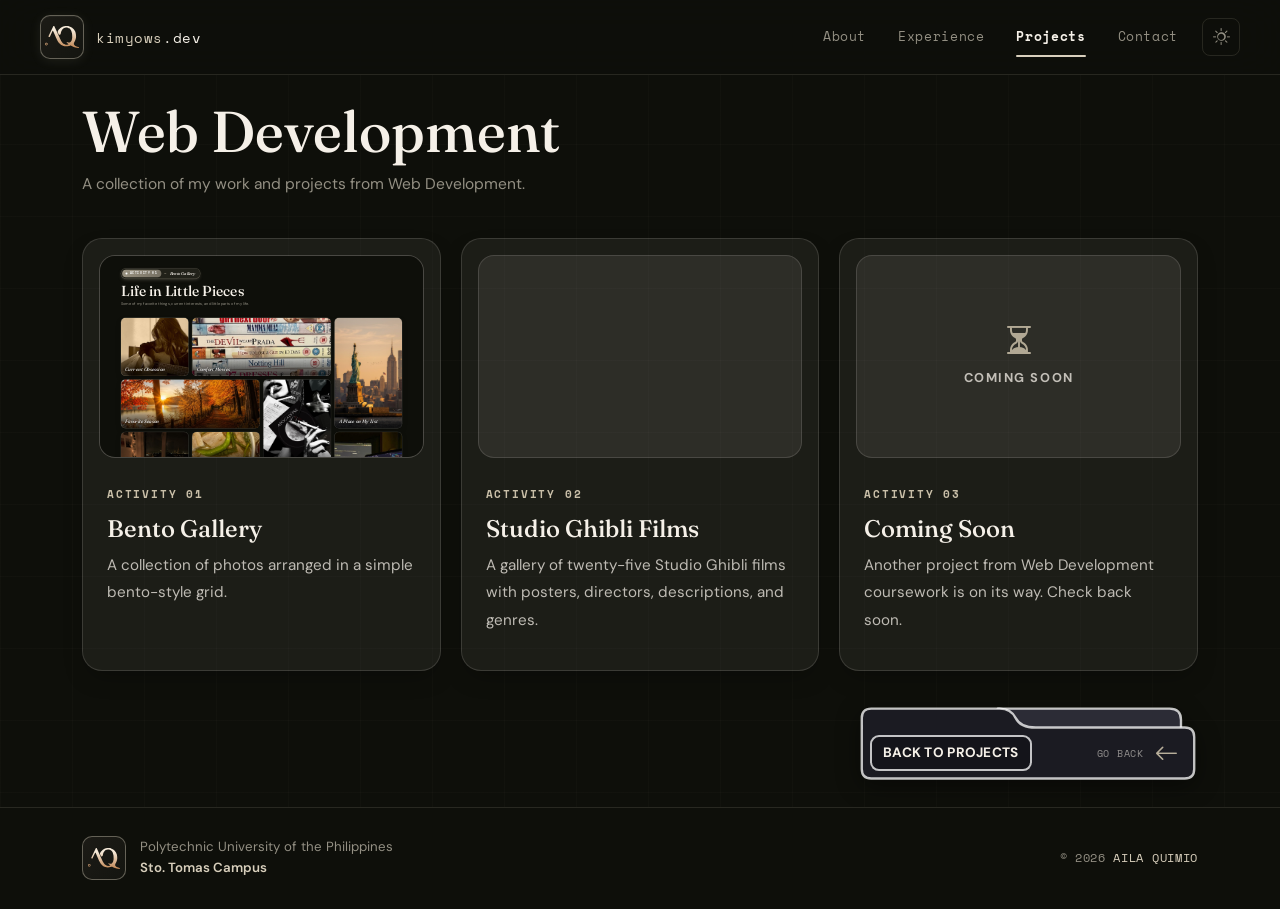
==== commit ac4c567b: "added act 2" ====
--- a/Act01/index.html
+++ b/Act01/index.html
@@ -59,6 +59,9 @@
       position: absolute; top: 0; left: 0;
       border: 0; transform-origin: 0 0; pointer-events: none;
     }
+    /* Uniform project image size: every thumbnail uses the same 16:10 frame, top-left aligned, extra content clipped */
+    .hub-thumb { aspect-ratio: 16 / 10; height: auto !important; }
+    .hub-preview { min-height: 800px; }
     .hub-thumb-link { position: absolute; inset: 0; z-index: 3; border-radius: 1.25rem; }
     .hub-thumb-link:focus-visible { outline: 2px solid var(--p-accent, #8b9cff); outline-offset: -2px; }
 
@@ -260,17 +263,18 @@
           <a class="hub-thumb-link" href="bento.html" aria-label="View Bento Box project"></a>
         </article>
 
-        <!-- ── Activity 02: Coming Soon ── -->
-        <article class="hub-card hub-card-soon">
-          <div class="hub-thumb hub-thumb-soon">
-            <i class="bi bi-hourglass-split"></i>
-            <span>Coming Soon</span>
+        <!-- ── Activity 02: Studio Ghibli Films ── -->
+        <article class="hub-card">
+          <div class="hub-thumb">
+            <iframe class="hub-preview" src="http://127.0.0.1:5500/Act02/index.html" data-h="900" title="Studio Ghibli Films live preview" loading="eager" tabindex="-1" scrolling="no"></iframe>
+            <span class="hub-view" aria-hidden="true"><i class="bi bi-eye"></i><span>View Project</span></span>
           </div>
           <div class="hub-card-body">
             <span class="hub-activity">Activity 02</span>
-            <h3>Coming Soon</h3>
-            <p>Another project from Web Development is on its way. Check back soon.</p>
-          </div>
+            <h3>Studio Ghibli Films</h3>
+            <p>A gallery of twenty-five Studio Ghibli films with posters, directors, descriptions, and genres.</p>
+          </div>
+          <a class="hub-thumb-link" href="http://127.0.0.1:5500/Act02/index.html" aria-label="View Studio Ghibli Films project"></a>
         </article>
 
         <!-- ── Activity 03: Coming Soon ── -->
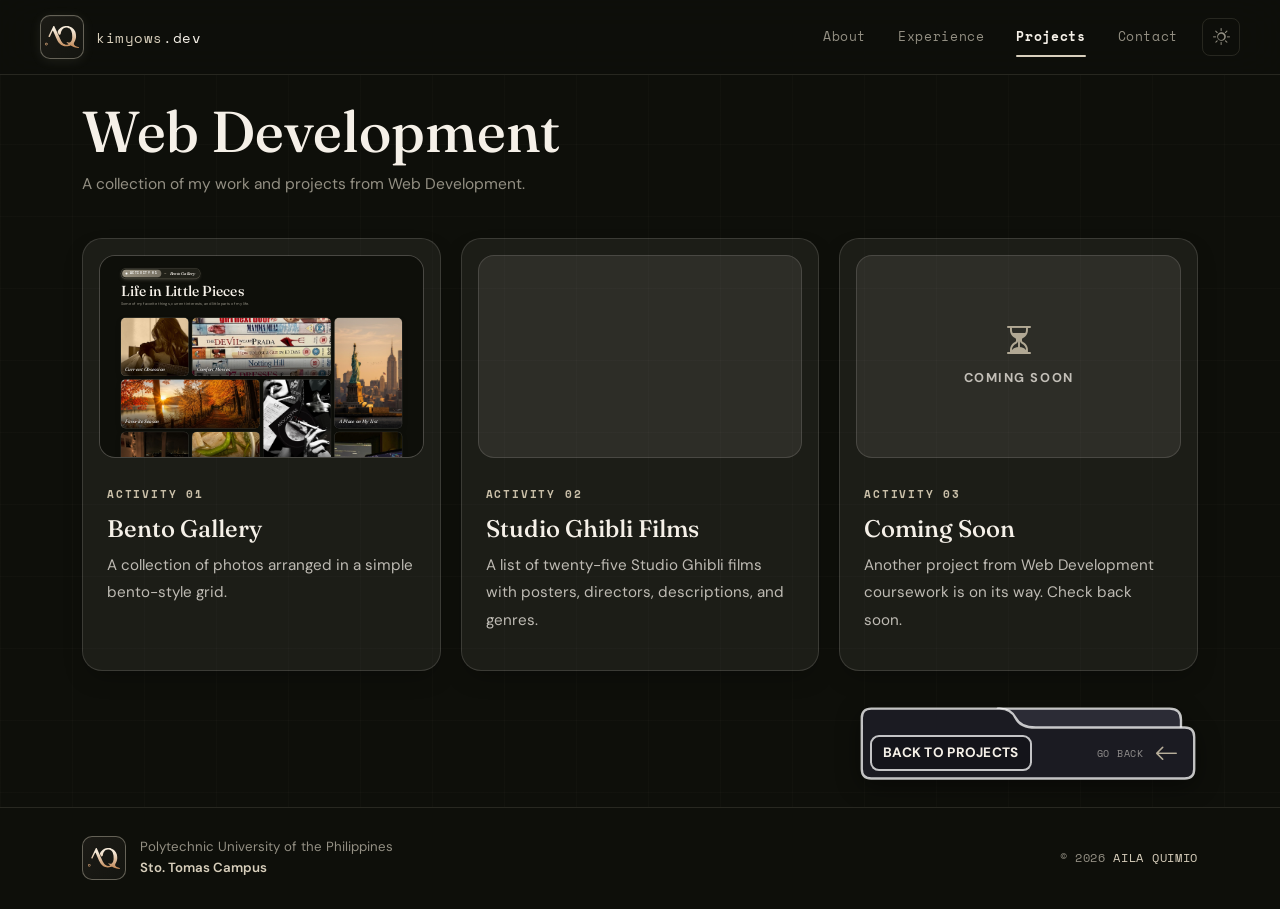
==== commit 2f016533: "added act 02" ====
--- a/Act01/index.html
+++ b/Act01/index.html
@@ -272,7 +272,7 @@
           <div class="hub-card-body">
             <span class="hub-activity">Activity 02</span>
             <h3>Studio Ghibli Films</h3>
-            <p>A gallery of twenty-five Studio Ghibli films with posters, directors, descriptions, and genres.</p>
+            <p>A list of twenty-five Studio Ghibli films with posters, directors, descriptions, and genres.</p>
           </div>
           <a class="hub-thumb-link" href="http://127.0.0.1:5500/Act02/index.html" aria-label="View Studio Ghibli Films project"></a>
         </article>
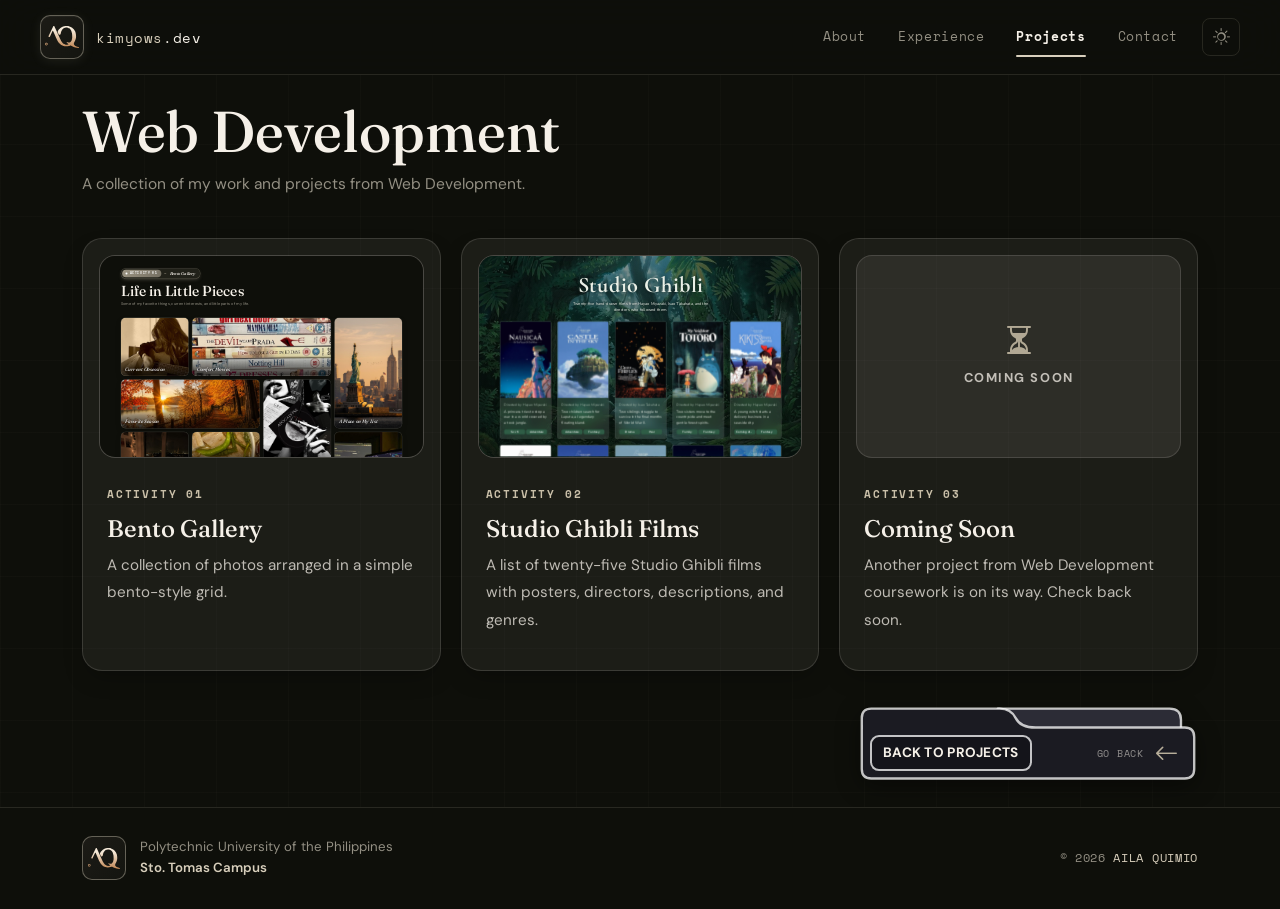
==== commit 43e3030c: "fixed directory" ====
--- a/Act01/index.html
+++ b/Act01/index.html
@@ -266,7 +266,7 @@
         <!-- ── Activity 02: Studio Ghibli Films ── -->
         <article class="hub-card">
           <div class="hub-thumb">
-            <iframe class="hub-preview" src="http://127.0.0.1:5500/Act02/index.html" data-h="900" title="Studio Ghibli Films live preview" loading="eager" tabindex="-1" scrolling="no"></iframe>
+            <iframe class="hub-preview" src="../Act02/index.html" data-h="900" title="Studio Ghibli Films live preview" loading="eager" tabindex="-1" scrolling="no"></iframe>
             <span class="hub-view" aria-hidden="true"><i class="bi bi-eye"></i><span>View Project</span></span>
           </div>
           <div class="hub-card-body">
@@ -274,7 +274,7 @@
             <h3>Studio Ghibli Films</h3>
             <p>A list of twenty-five Studio Ghibli films with posters, directors, descriptions, and genres.</p>
           </div>
-          <a class="hub-thumb-link" href="http://127.0.0.1:5500/Act02/index.html" aria-label="View Studio Ghibli Films project"></a>
+          <a class="hub-thumb-link" href="../Act02/index.html" aria-label="View Studio Ghibli Films project"></a>
         </article>
 
         <!-- ── Activity 03: Coming Soon ── -->
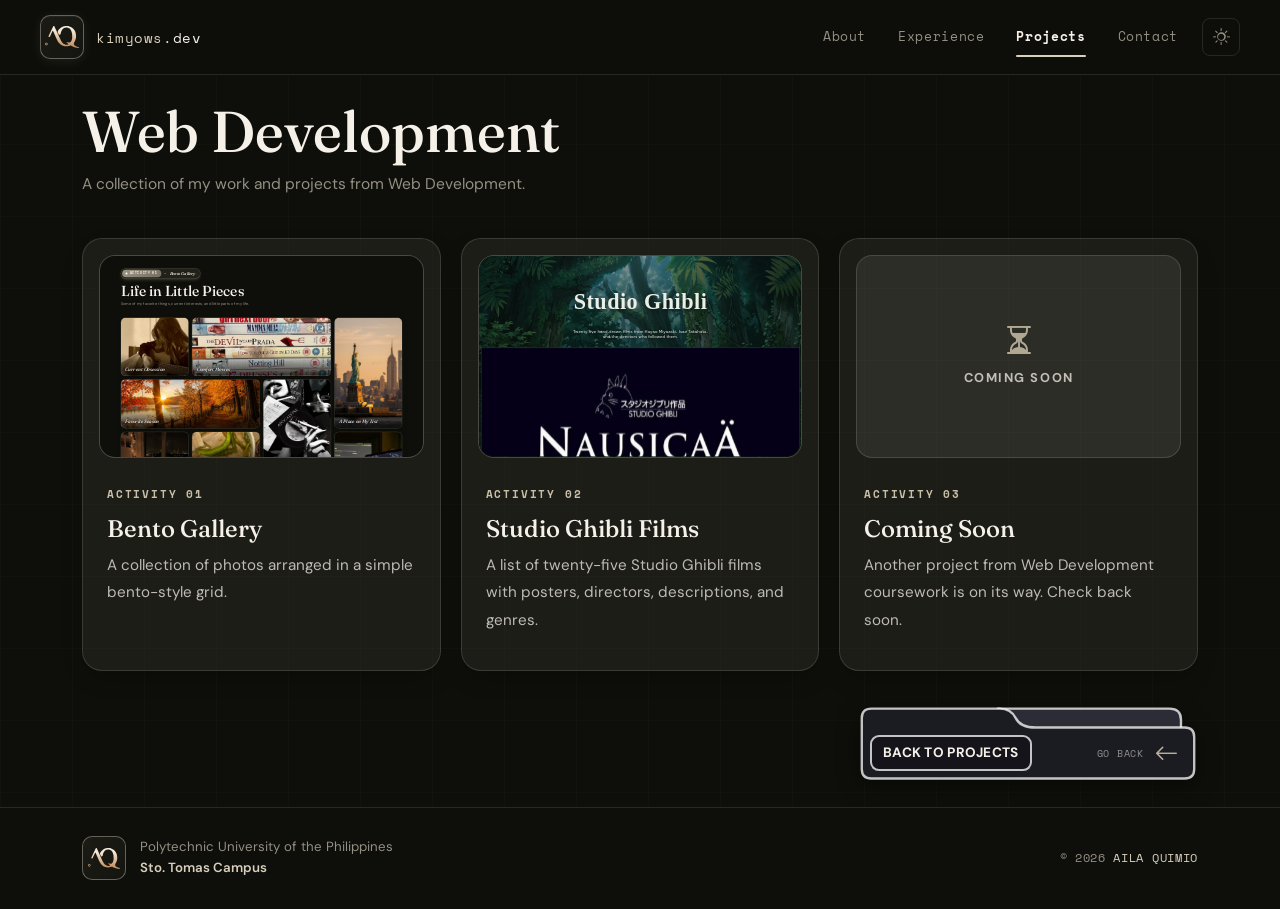
==== commit 480ff2e8: "fixed directory" ====
--- a/Act01/index.html
+++ b/Act01/index.html
@@ -266,7 +266,7 @@
         <!-- ── Activity 02: Studio Ghibli Films ── -->
         <article class="hub-card">
           <div class="hub-thumb">
-            <iframe class="hub-preview" src="../Act02/index.html" data-h="900" title="Studio Ghibli Films live preview" loading="eager" tabindex="-1" scrolling="no"></iframe>
+            <iframe class="hub-preview" src="https://kimyows.github.io/web-dev/Act02/index.html" data-h="900" title="Studio Ghibli Films live preview" loading="eager" tabindex="-1" scrolling="no"></iframe>
             <span class="hub-view" aria-hidden="true"><i class="bi bi-eye"></i><span>View Project</span></span>
           </div>
           <div class="hub-card-body">
@@ -274,7 +274,7 @@
             <h3>Studio Ghibli Films</h3>
             <p>A list of twenty-five Studio Ghibli films with posters, directors, descriptions, and genres.</p>
           </div>
-          <a class="hub-thumb-link" href="../Act02/index.html" aria-label="View Studio Ghibli Films project"></a>
+          <a class="hub-thumb-link" href="https://kimyows.github.io/web-dev/Act01/index.html" aria-label="View Studio Ghibli Films project"></a>
         </article>
 
         <!-- ── Activity 03: Coming Soon ── -->
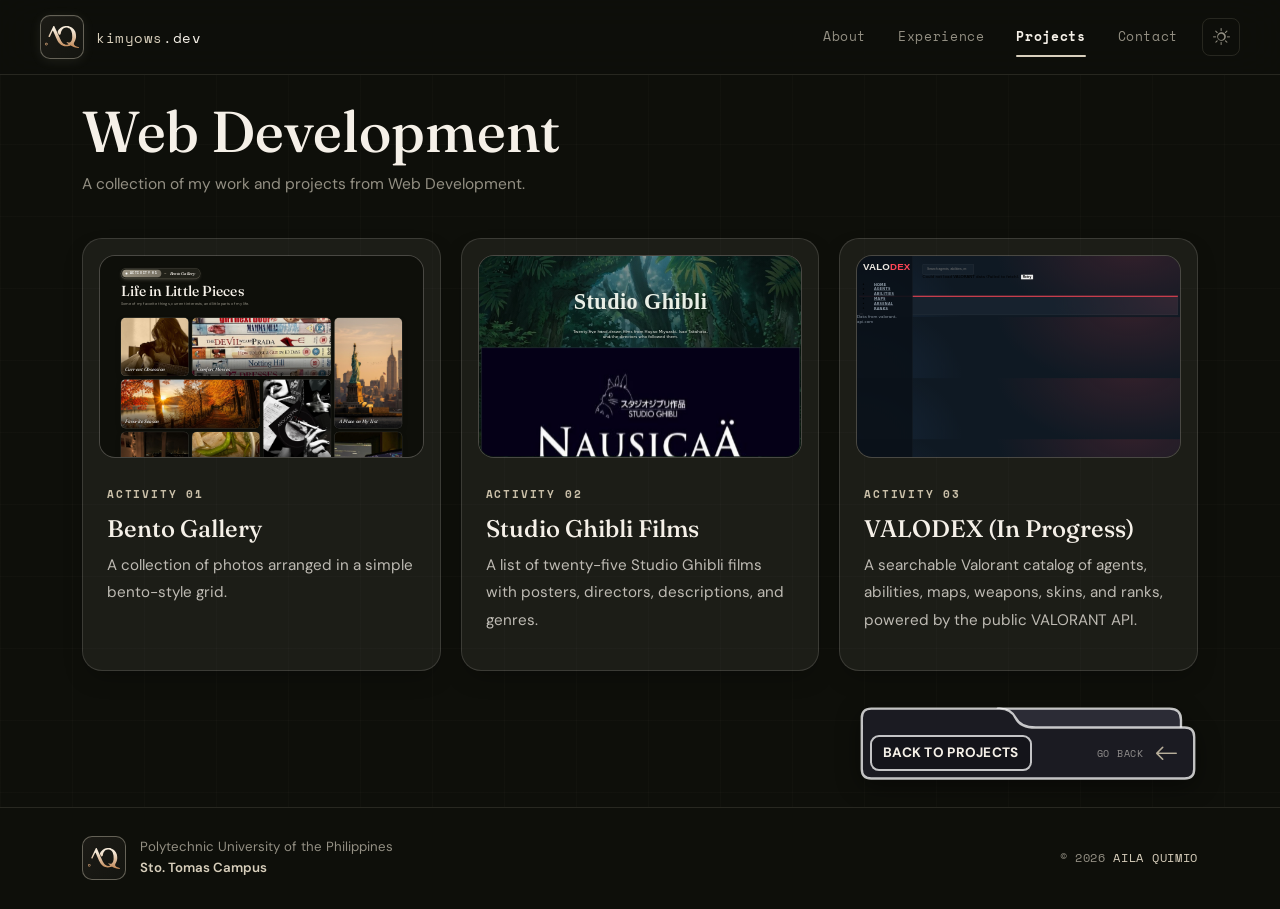
==== commit 9615c8c1: "added act 3 link" ====
--- a/Act01/index.html
+++ b/Act01/index.html
@@ -260,7 +260,7 @@
             <h3>Bento Gallery</h3>
             <p>A collection of photos arranged in a simple bento-style grid.</p>
           </div>
-          <a class="hub-thumb-link" href="bento.html" aria-label="View Bento Box project"></a>
+          <a class="hub-thumb-link" href="bento.html" target="_blank" rel="noopener noreferrer" aria-label="View Bento Box project"></a>
         </article>
 
         <!-- ── Activity 02: Studio Ghibli Films ── -->
@@ -274,20 +274,21 @@
             <h3>Studio Ghibli Films</h3>
             <p>A list of twenty-five Studio Ghibli films with posters, directors, descriptions, and genres.</p>
           </div>
-          <a class="hub-thumb-link" href="https://kimyows.github.io/web-dev/Act01/index.html" aria-label="View Studio Ghibli Films project"></a>
+          <a class="hub-thumb-link" href="https://kimyows.github.io/web-dev/Act02/index.html" target="_blank" rel="noopener noreferrer" aria-label="View Studio Ghibli Films project"></a>
         </article>
 
-        <!-- ── Activity 03: Coming Soon ── -->
-        <article class="hub-card hub-card-soon">
-          <div class="hub-thumb hub-thumb-soon">
-            <i class="bi bi-hourglass-split"></i>
-            <span>Coming Soon</span>
+        <!-- ── Activity 03: VALODEX ── -->
+        <article class="hub-card">
+          <div class="hub-thumb">
+            <iframe class="hub-preview" src="https://kimyows.github.io/web-dev/Act03/index.html" data-h="900" title="VALODEX live preview" loading="eager" tabindex="-1" scrolling="no"></iframe>
+            <span class="hub-view" aria-hidden="true"><i class="bi bi-eye"></i><span>View Project</span></span>
           </div>
           <div class="hub-card-body">
             <span class="hub-activity">Activity 03</span>
-            <h3>Coming Soon</h3>
-            <p>Another project from Web Development coursework is on its way. Check back soon.</p>
-          </div>
+            <h3>VALODEX (In Progress)</h3>
+            <p>A searchable Valorant catalog of agents, abilities, maps, weapons, skins, and ranks, powered by the public VALORANT API.</p>
+          </div>
+          <a class="hub-thumb-link" href="https://kimyows.github.io/web-dev/Act03/index.html" target="_blank" rel="noopener noreferrer" aria-label="View VALODEX project"></a>
         </article>
       </div>
 
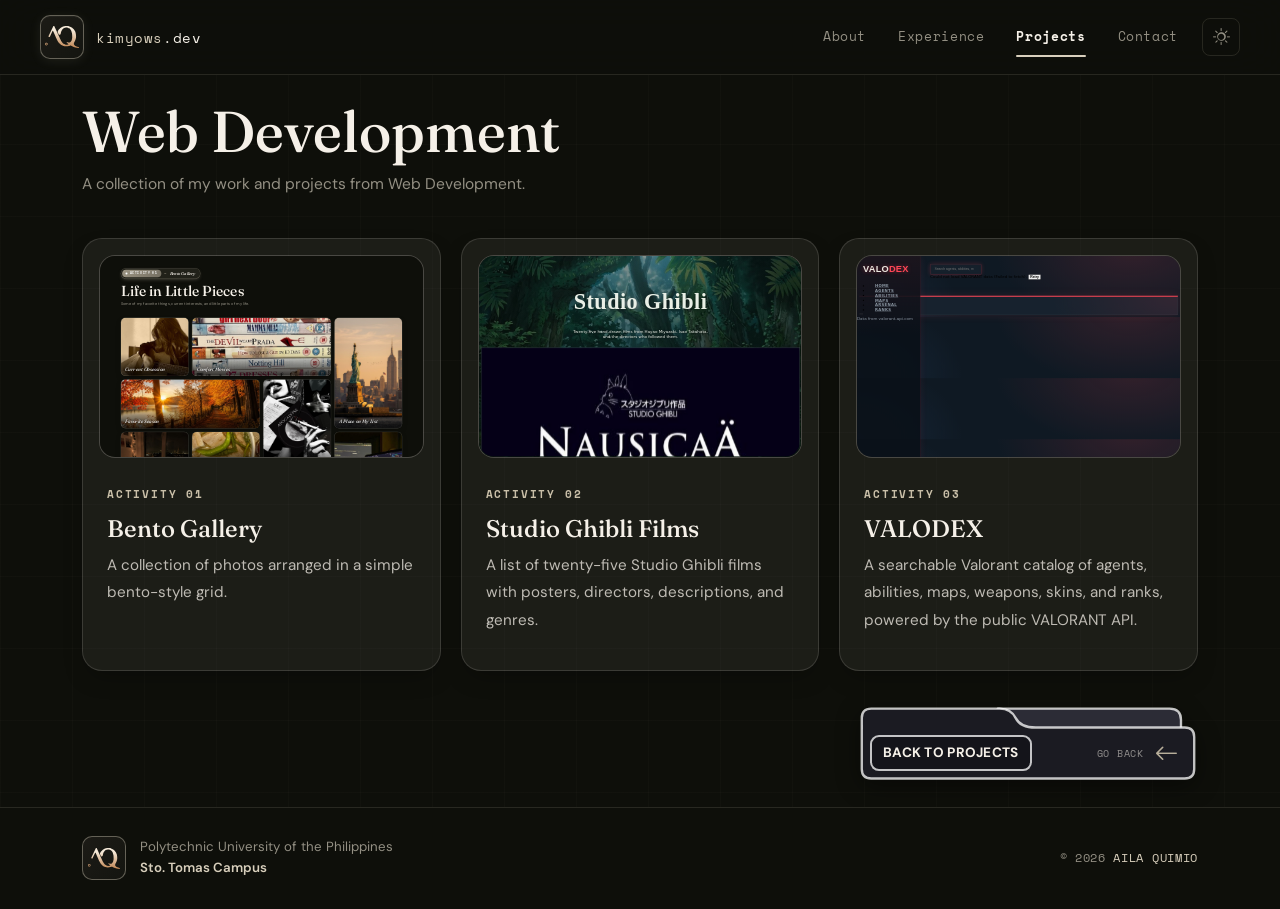
==== commit a203e6b3: "fixed Act03 description" ====
--- a/Act01/index.html
+++ b/Act01/index.html
@@ -285,7 +285,7 @@
           </div>
           <div class="hub-card-body">
             <span class="hub-activity">Activity 03</span>
-            <h3>VALODEX (In Progress)</h3>
+            <h3>VALODEX</h3>
             <p>A searchable Valorant catalog of agents, abilities, maps, weapons, skins, and ranks, powered by the public VALORANT API.</p>
           </div>
           <a class="hub-thumb-link" href="https://kimyows.github.io/web-dev/Act03/index.html" target="_blank" rel="noopener noreferrer" aria-label="View VALODEX project"></a>
